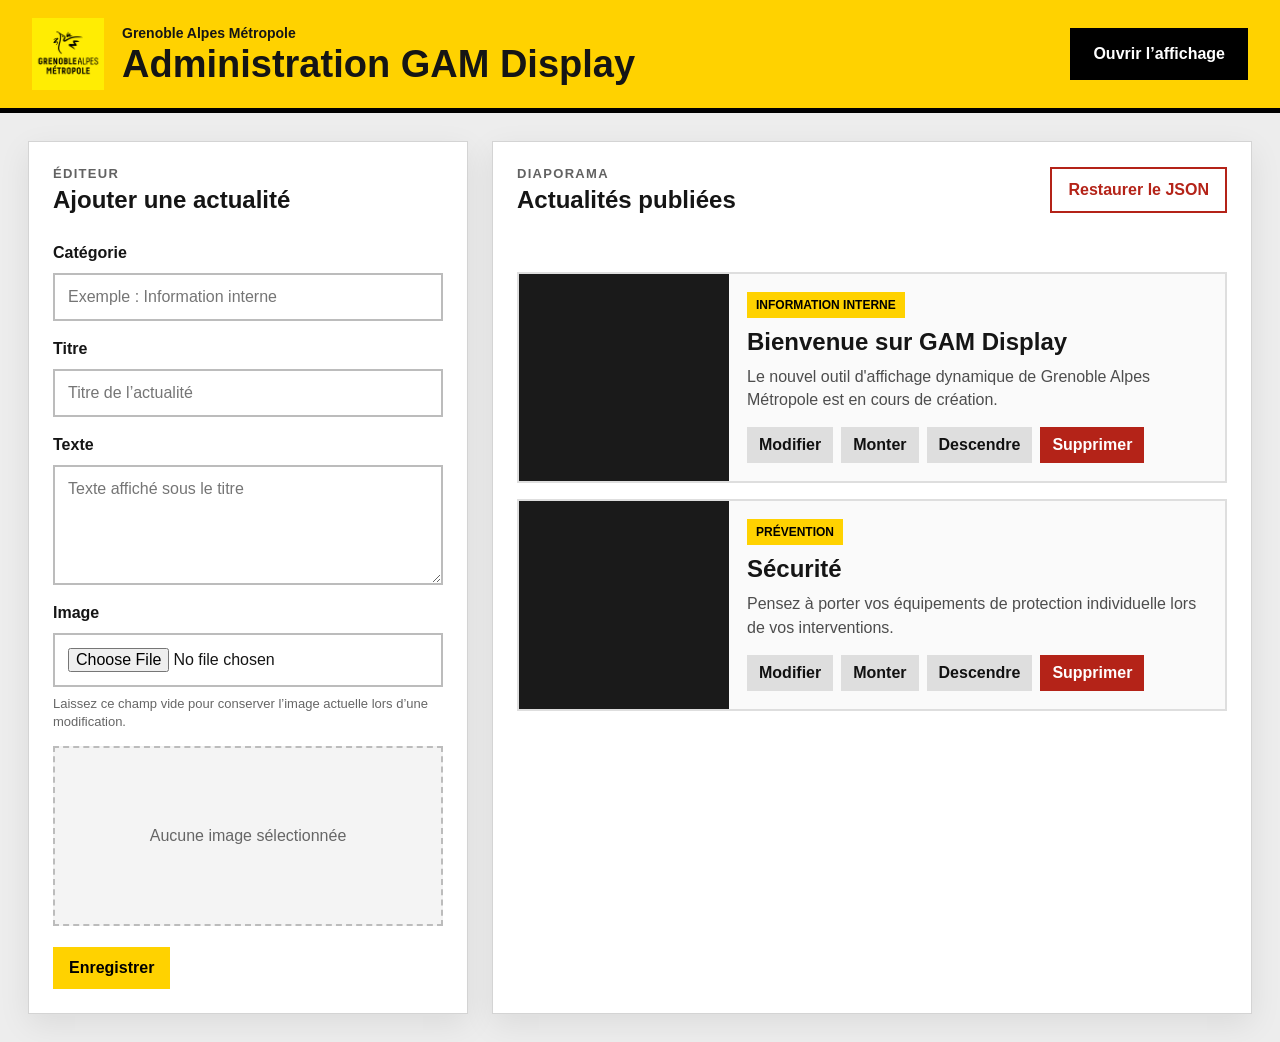
==== admin/index.html @ cd35a076 "feat: V0.5 - Administration locale et affichage dynamique" ====
<!DOCTYPE html>
<html lang="fr">
<head>
    <meta charset="UTF-8">

    <meta
        name="viewport"
        content="width=device-width, initial-scale=1.0"
    >

    <title>Administration — GAM Display</title>

    <link
        rel="stylesheet"
        href="../assets/css/admin.css"
    >
</head>

<body>

    <header class="admin-header">

        <div class="brand">
            <img
                src="../assets/images/logo.png"
                alt="Grenoble Alpes Métropole"
            >

            <div>
                <p>Grenoble Alpes Métropole</p>
                <h1>Administration GAM Display</h1>
            </div>
        </div>

        <a
            class="display-link"
            href="../display/index.html"
            target="_blank"
        >
            Ouvrir l’affichage
        </a>

    </header>

    <main class="admin-layout">

        <section class="editor-panel">

            <div class="panel-title">
                <div>
                    <p class="eyebrow">Éditeur</p>
                    <h2 id="form-heading">
                        Ajouter une actualité
                    </h2>
                </div>
            </div>

            <form id="news-form">

                <input
                    type="hidden"
                    id="news-id"
                >

                <label for="news-category-input">
                    Catégorie
                </label>

                <input
                    id="news-category-input"
                    type="text"
                    placeholder="Exemple : Information interne"
                    required
                >

                <label for="news-title-input">
                    Titre
                </label>

                <input
                    id="news-title-input"
                    type="text"
                    placeholder="Titre de l’actualité"
                    required
                >

                <label for="news-text-input">
                    Texte
                </label>

                <textarea
                    id="news-text-input"
                    rows="5"
                    placeholder="Texte affiché sous le titre"
                    required
                ></textarea>

                <label for="news-image-input">
                    Image
                </label>

                <input
                    id="news-image-input"
                    type="file"
                    accept="image/png,image/jpeg,image/webp"
                >

                <p class="field-help">
                    Laissez ce champ vide pour conserver
                    l’image actuelle lors d’une modification.
                </p>

                <div
                    class="image-preview"
                    id="image-preview"
                >
                    Aucune image sélectionnée
                </div>

                <div class="form-actions">

                    <button
                        class="primary-button"
                        type="submit"
                    >
                        Enregistrer
                    </button>

                    <button
                        class="secondary-button"
                        type="button"
                        id="cancel-edit"
                        hidden
                    >
                        Annuler la modification
                    </button>

                </div>

            </form>

        </section>

        <section class="list-panel">

            <div class="panel-title">

                <div>
                    <p class="eyebrow">Diaporama</p>
                    <h2>Actualités publiées</h2>
                </div>

                <button
                    class="danger-outline-button"
                    id="restore-default"
                    type="button"
                >
                    Restaurer le JSON
                </button>

            </div>

            <div
                class="status-message"
                id="status-message"
                aria-live="polite"
            ></div>

            <div
                class="news-list"
                id="news-list"
            ></div>

        </section>

    </main>

    <script src="../assets/js/admin.js"></script>

</body>
</html>
---- assets/css/admin.css ----
* {
    box-sizing: border-box;
}

body {
    margin: 0;
    min-height: 100vh;
    font-family: Arial, Helvetica, sans-serif;
    background: #ededed;
    color: #151515;
}

button,
input,
textarea {
    font: inherit;
}

.admin-header {
    display: flex;
    align-items: center;
    justify-content: space-between;
    gap: 24px;
    padding: 18px 32px;
    background: #ffd200;
    border-bottom: 5px solid #000;
}

.brand {
    display: flex;
    align-items: center;
    gap: 18px;
}

.brand img {
    width: 72px;
    height: 72px;
    object-fit: contain;
    background: rgba(255, 255, 255, 0.25);
}

.brand p,
.brand h1 {
    margin: 0;
}

.brand p {
    margin-bottom: 4px;
    font-size: 14px;
    font-weight: 700;
}

.brand h1 {
    font-size: clamp(24px, 3vw, 38px);
    line-height: 1;
}

.display-link {
    padding: 14px 20px;
    border: 3px solid #000;
    background: #000;
    color: #fff;
    font-weight: 800;
    text-decoration: none;
    transition:
        background 0.2s ease,
        color 0.2s ease;
}

.display-link:hover {
    background: #fff;
    color: #000;
}

.admin-layout {
    display: grid;
    grid-template-columns: minmax(320px, 440px) 1fr;
    gap: 24px;
    max-width: 1500px;
    margin: 0 auto;
    padding: 28px;
}

.editor-panel,
.list-panel {
    padding: 24px;
    border: 1px solid #d4d4d4;
    background: #fff;
    box-shadow: 0 10px 30px rgba(0, 0, 0, 0.08);
}

.panel-title {
    display: flex;
    align-items: center;
    justify-content: space-between;
    gap: 16px;
    margin-bottom: 22px;
}

.panel-title h2,
.eyebrow {
    margin: 0;
}

.eyebrow {
    margin-bottom: 5px;
    color: #626262;
    font-size: 13px;
    font-weight: 800;
    letter-spacing: 1.3px;
    text-transform: uppercase;
}

form {
    display: grid;
    gap: 11px;
}

label {
    margin-top: 8px;
    font-weight: 800;
}

input,
textarea {
    width: 100%;
    padding: 13px;
    border: 2px solid #bcbcbc;
    background: #fff;
    outline: none;
}

input:focus,
textarea:focus {
    border-color: #000;
    box-shadow: 0 0 0 3px rgba(255, 210, 0, 0.55);
}

textarea {
    resize: vertical;
}

.field-help {
    margin: -3px 0 4px;
    color: #666;
    font-size: 13px;
    line-height: 1.4;
}

.image-preview {
    display: grid;
    place-items: center;
    min-height: 180px;
    padding: 14px;
    overflow: hidden;
    border: 2px dashed #bcbcbc;
    background: #f4f4f4;
    color: #666;
    text-align: center;
}

.image-preview img {
    width: 100%;
    max-height: 250px;
    object-fit: cover;
}

.form-actions {
    display: flex;
    flex-wrap: wrap;
    gap: 10px;
    margin-top: 10px;
}

button {
    border: 0;
    cursor: pointer;
}

.primary-button,
.secondary-button,
.danger-outline-button,
.card-button {
    padding: 12px 16px;
    font-weight: 800;
}

.primary-button {
    background: #ffd200;
    color: #000;
}

.secondary-button {
    background: #222;
    color: #fff;
}

.danger-outline-button {
    border: 2px solid #b42318;
    background: #fff;
    color: #b42318;
}

.status-message {
    min-height: 24px;
    margin-bottom: 12px;
    font-weight: 700;
}

.status-message.success {
    color: #16713d;
}

.status-message.error {
    color: #b42318;
}

.news-list {
    display: grid;
    gap: 16px;
}

.news-card {
    display: grid;
    grid-template-columns: 210px 1fr;
    min-height: 170px;
    overflow: hidden;
    border: 2px solid #dedede;
    background: #fafafa;
}

.news-card-image {
    min-height: 170px;
    background: #1a1a1a;
    background-size: cover;
    background-position: center;
}

.news-card-content {
    display: flex;
    flex-direction: column;
    padding: 18px;
}

.news-card-category {
    align-self: flex-start;
    margin: 0 0 10px;
    padding: 6px 9px;
    background: #ffd200;
    color: #000;
    font-size: 12px;
    font-weight: 900;
    text-transform: uppercase;
}

.news-card h3 {
    margin: 0 0 9px;
    font-size: 24px;
}

.news-card-text {
    margin: 0 0 16px;
    color: #4d4d4d;
    line-height: 1.45;
}

.news-card-actions {
    display: flex;
    flex-wrap: wrap;
    gap: 8px;
    margin-top: auto;
}

.card-button {
    padding: 9px 12px;
    background: #dedede;
    color: #111;
}

.card-button.delete {
    background: #b42318;
    color: #fff;
}

.empty-state {
    padding: 50px 20px;
    border: 2px dashed #bbb;
    color: #666;
    text-align: center;
}

@media (max-width: 950px) {
    .admin-header {
        align-items: flex-start;
        flex-direction: column;
    }

    .admin-layout {
        grid-template-columns: 1fr;
    }
}

@media (max-width: 650px) {
    .admin-layout {
        padding: 14px;
    }

    .editor-panel,
    .list-panel {
        padding: 18px;
    }

    .news-card {
        grid-template-columns: 1fr;
    }

    .news-card-image {
        min-height: 220px;
    }
}
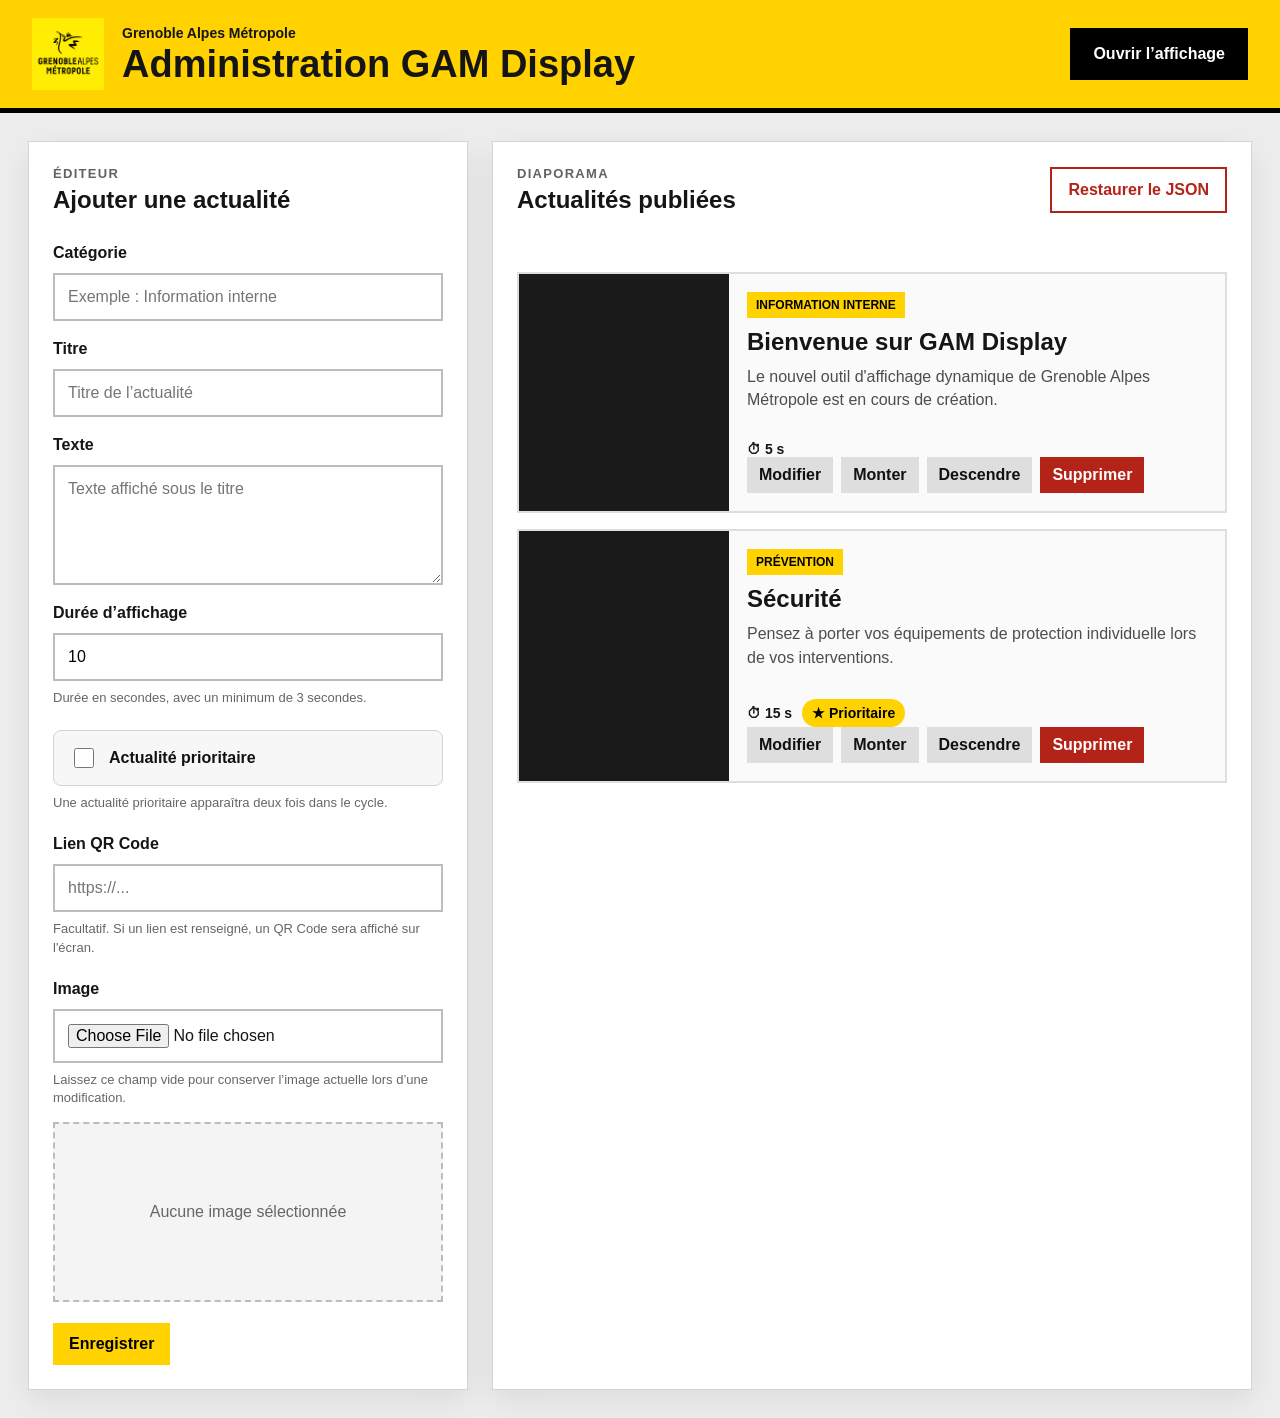
==== commit 5aae7d22: "qr code fait" ====
--- a/admin/index.html
+++ b/admin/index.html
@@ -94,6 +94,51 @@
                     placeholder="Texte affiché sous le titre"
                     required
                 ></textarea>
+                <label for="news-duration-input">
+                    Durée d’affichage
+                </label>
+
+                <input
+                    id="news-duration-input"
+                    type="number"
+                    min="3"
+                    max="300"
+                    step="1"
+                    value="10"
+                    required
+                >
+
+                <p class="field-help">
+                    Durée en secondes, avec un minimum de 3 secondes.
+                </p>
+
+                <label class="checkbox-field">
+                    <input
+                        id="news-priority-input"
+                        type="checkbox"
+                    >
+
+                    <span>
+                        Actualité prioritaire
+                    </span>
+                </label>
+
+                <p class="field-help">
+                    Une actualité prioritaire apparaîtra deux fois dans le cycle.
+                </p>
+                <label for="news-qrcode-input">
+                    Lien QR Code
+                </label>
+
+                <input
+                    id="news-qrcode-input"
+                    type="url"
+                    placeholder="https://..."
+                >
+
+                <p class="field-help">
+                    Facultatif. Si un lien est renseigné, un QR Code sera affiché sur l'écran.
+                </p>
 
                 <label for="news-image-input">
                     Image
--- a/assets/css/admin.css
+++ b/assets/css/admin.css
@@ -317,4 +317,43 @@
     .news-card-image {
         min-height: 220px;
     }
+}
+.checkbox-field {
+    display: flex;
+    align-items: center;
+    gap: 12px;
+    padding: 14px 16px;
+    border: 1px solid #d3d3d3;
+    border-radius: 8px;
+    background: #f7f7f7;
+    cursor: pointer;
+}
+
+.checkbox-field input {
+    width: 20px;
+    height: 20px;
+    flex: 0 0 auto;
+    accent-color: #ffd200;
+}
+
+.checkbox-field span {
+    font-weight: 800;
+    color: #111;
+}
+
+.news-card-meta {
+    display: flex;
+    flex-wrap: wrap;
+    align-items: center;
+    gap: 10px;
+    margin-top: 14px;
+    font-size: 14px;
+    font-weight: 800;
+}
+
+.priority-badge {
+    padding: 6px 10px;
+    border-radius: 20px;
+    background: #ffd200;
+    color: #000;
 }
